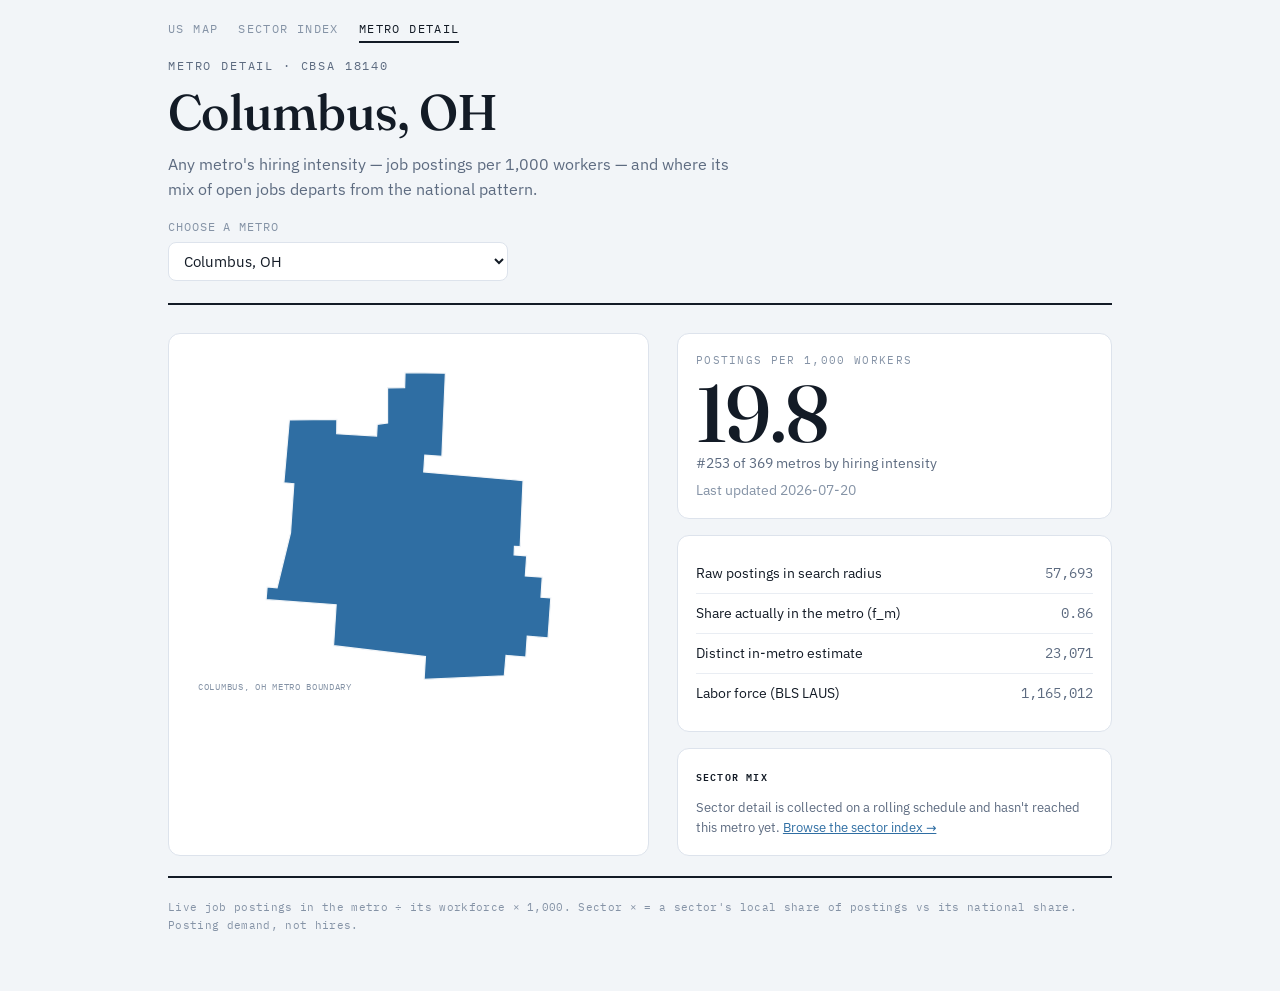
==== site/map.html @ b7177316 "Polish: per-capita/total toggle, per-metro timestamps, contrast, roman heading - index.html: per-cap" ====
<!doctype html>
<html lang="en">
<head>
<meta charset="utf-8">
<meta name="viewport" content="width=device-width, initial-scale=1">
<meta name="color-scheme" content="light dark">
<meta name="description" content="Single-metro detail: hiring intensity (job postings per 1,000 workers) and the sector mix for any U.S. metro.">
<title>Metro Detail — Job Maps</title>
<link rel="icon" href="favicon.svg">
<link rel="stylesheet" href="fonts.css">
<style>
  /* shared design tokens (kept in step with index.html) */
  :root{
    --paper:#f2f5f8; --panel:#ffffff; --ink:#131b26; --muted:#5d6b80;
    --faint:#8593a6; --rule:#dde3ec; --hair:#e9edf3;
    --over:#b4552a; --under:#2f6ea3; --nodata:#c8cfd9;
    --serif:"Fraunces",Georgia,"Times New Roman",serif;
    --sans:"IBM Plex Sans",system-ui,-apple-system,Segoe UI,Roboto,sans-serif;
    --mono:"IBM Plex Mono",ui-monospace,SFMono-Regular,Menlo,monospace;
  }
  @media (prefers-color-scheme:dark){
    :root{
      --paper:#0d131b; --panel:#141c26; --ink:#e7edf4; --muted:#94a2b6;
      --faint:#6d7c91; --rule:#25303d; --hair:#1c2530;
      --over:#e08a5c; --under:#5ea6d8; --nodata:#2c3949;
    }
  }
  *{box-sizing:border-box;}
  body{margin:0;background:var(--paper);color:var(--ink);font-family:var(--sans);
       font-size:15px;line-height:1.55;-webkit-font-smoothing:antialiased;}
  .shell{max-width:1000px;margin:0 auto;padding:0 28px;}
  .pagenav{display:flex;gap:20px;padding:20px 0 0;font-family:var(--mono);
           font-size:11.5px;letter-spacing:.12em;text-transform:uppercase;}
  .pagenav a{color:var(--faint);text-decoration:none;padding-bottom:3px;}
  .pagenav a.on{color:var(--ink);border-bottom:2px solid var(--ink);}
  .pagenav a:hover{color:var(--ink);}
  header{padding:14px 0 22px;border-bottom:2px solid var(--ink);}
  .eyebrow{font-family:var(--mono);font-size:11.5px;letter-spacing:.16em;
           text-transform:uppercase;color:var(--muted);}
  h1{font-family:var(--serif);font-weight:500;font-size:clamp(30px,5.2vw,50px);
     line-height:1.03;letter-spacing:-.015em;margin:12px 0 0;}
  .standfirst{margin:14px 0 0;max-width:58ch;color:var(--muted);font-size:16px;}
  .picker{margin:16px 0 0;font-family:var(--mono);font-size:11.5px;
          letter-spacing:.08em;text-transform:uppercase;color:var(--faint);}
  .picker select{display:block;margin-top:6px;font-family:var(--sans);font-size:15px;
                 text-transform:none;letter-spacing:0;padding:8px 11px;
                 border:1px solid var(--rule);border-radius:8px;background:var(--panel);
                 color:var(--ink);max-width:340px;width:100%;}

  .grid{display:grid;grid-template-columns:1.05fr .95fr;gap:28px;padding:28px 0 20px;}
  .card{background:var(--panel);border:1px solid var(--rule);border-radius:12px;padding:18px;}
  svg{width:100%;height:auto;display:block;}
  .maparea{fill:var(--under);stroke:var(--paper);stroke-width:1.5;}
  .maplabel{font-family:var(--mono);font-size:11px;letter-spacing:.08em;
            text-transform:uppercase;fill:var(--faint);}

  .hlabel{font-family:var(--mono);font-size:11px;letter-spacing:.12em;
          text-transform:uppercase;color:var(--faint);}
  .hnum{font-family:var(--serif);font-weight:500;font-size:clamp(48px,8.5vw,80px);
        line-height:.95;letter-spacing:-.02em;margin:6px 0 2px;}
  .hnum.gray{color:var(--faint);font-size:clamp(26px,5vw,40px);}
  .hunit{font-size:13.5px;color:var(--muted);}
  .rowline{display:flex;justify-content:space-between;gap:12px;padding:9px 0;
           border-bottom:1px solid var(--hair);font-size:13.5px;}
  .rowline:last-child{border-bottom:0;}
  .rowline span:last-child{font-family:var(--mono);color:var(--muted);}
  .sec-h{font-family:var(--mono);font-size:10px;letter-spacing:.12em;
         text-transform:uppercase;margin:2px 0 5px;font-weight:600;}
  .sec-h.later{margin-top:14px;}
  .srow{display:flex;justify-content:space-between;align-items:baseline;gap:10px;
        padding:5px 0;border-bottom:1px solid var(--hair);font-size:13.5px;}
  .srow:last-of-type{border-bottom:0;}
  .srow .sv{font-family:var(--mono);font-size:12.5px;font-weight:600;white-space:nowrap;}
  .srow.o .sv{color:var(--over);} .srow.u .sv{color:var(--under);}
  .note{font-size:12.5px;color:var(--muted);line-height:1.6;margin-top:12px;}
  .note a{color:var(--under);}
  footer{border-top:2px solid var(--ink);padding:20px 0 56px;
         font-family:var(--mono);font-size:11px;color:var(--faint);
         letter-spacing:.03em;line-height:1.7;}
  @media (max-width:720px){.shell{padding:0 18px;}.grid{grid-template-columns:1fr;gap:18px;}}
</style>
</head>
<body>
<div class="shell">
  <nav class="pagenav">
    <a href="index.html">US map</a>
    <a href="sectors.html">Sector index</a>
    <a class="on" href="map.html">Metro detail</a>
  </nav>
  <header>
    <div class="eyebrow" id="eyebrow">Metro detail</div>
    <h1 id="title">—</h1>
    <p class="standfirst">Any metro's hiring intensity — job postings per 1,000
    workers — and where its mix of open jobs departs from the national pattern.</p>
    <div class="picker">Choose a metro<select id="picker"></select></div>
  </header>

  <div class="grid">
    <div class="card"><svg id="map" viewBox="0 0 560 440" role="img"
         aria-label="Metro boundary"></svg></div>
    <div>
      <div class="hero card">
        <div class="hlabel">Postings per 1,000 workers</div>
        <div class="hnum" id="rate">—</div>
        <div class="hunit" id="ratectx"></div>
        <div class="hunit" id="updated" style="margin-top:6px;color:var(--faint)"></div>
      </div>
      <div class="card" style="margin-top:16px" id="detail"></div>
      <div class="card" style="margin-top:16px" id="sectors"></div>
    </div>
  </div>

  <footer id="foot"></footer>
</div>

<script>
// Manual equirectangular projection (longitude scaled by cos(latitude)) — a
// single metro polygon does not need d3, so this page ships with no dependencies.
function projectPaths(features, W, H, pad){
  const polys = features.flatMap(f =>
    f.geometry.type === "MultiPolygon" ? f.geometry.coordinates : [f.geometry.coordinates]);
  let minx=1e9,maxx=-1e9,miny=1e9,maxy=-1e9;
  polys.forEach(p=>p.forEach(r=>r.forEach(([lo,la])=>{
    minx=Math.min(minx,lo);maxx=Math.max(maxx,lo);miny=Math.min(miny,la);maxy=Math.max(maxy,la);})));
  const k=Math.cos((miny+maxy)/2*Math.PI/180);
  const sw=(maxx-minx)*k, sh=maxy-miny;
  const s=Math.min((W-2*pad)/sw,(H-2*pad)/sh);
  const ox=(W-s*sw)/2, oy=(H-s*sh)/2;
  const X=lo=>ox+(lo*k-minx*k)*s, Y=la=>H-(oy+(la-miny)*s);
  return polys.map(p=>p.map(r=>"M"+r.map(([lo,la])=>X(lo).toFixed(1)+" "+Y(la).toFixed(1)).join("L")+"Z").join(" "));
}
const fmt = n => n==null ? "—" : n.toLocaleString();
const sectorName = s => s.replace(/\s*Jobs$/,"");
const metroName = full => {
  const city = full.split(",")[0].split("-")[0].trim();
  const st = (full.split(",")[1] || "").trim().split(/[-/]/)[0].trim();  // first state
  return st ? `${city}, ${st}` : city;                 // "Baltimore, MD"; "Washington, DC"
};
const nocache = {cache:"no-store"};

Promise.all([
  fetch("data/national.json", nocache).then(r=>r.json()),
  fetch("data/us_metros.geojson", nocache).then(r=>r.json()),
  fetch("data/outliers.json", nocache).then(r=>r.json()).catch(()=>({by_metro:{}})),
]).then(([nat, metros, sect])=>{
  const byCbsa={}; nat.metros.forEach(m=>byCbsa[m.cbsa]=m);
  const rank={}; nat.metros.filter(m=>m.rate!=null).forEach((m,i)=>rank[m.cbsa]=i+1);
  const shadedN = nat.metros.filter(m=>!m.below_threshold).length;
  const byMetro = (sect && sect.by_metro) || {};
  const featByCode={}; metros.features.forEach(f=>featByCode[f.properties.GEOID]=f);

  // picker: every metro, alphabetical
  const sel=document.getElementById("picker");
  sel.innerHTML = nat.metros.slice().sort((a,b)=>a.name.localeCompare(b.name))
    .map(m=>`<option value="${m.cbsa}">${m.name}</option>`).join("");

  let code = new URLSearchParams(location.search).get("metro");
  if(!byCbsa[code]) code = byCbsa["18140"] ? "18140" : nat.metros[0].cbsa;

  function render(code){
    const rec = byCbsa[code]; if(!rec) return;
    sel.value = code;
    history.replaceState(null, "", `?metro=${code}`);
    document.getElementById("eyebrow").textContent = `Metro detail · CBSA ${code}`;
    document.getElementById("title").textContent = rec.name;

    const feat = featByCode[code];
    document.getElementById("map").innerHTML = feat
      ? projectPaths([feat],560,440,26).map(p=>`<path class="maparea" d="${p}"/>`).join("")
        + `<text class="maplabel" x="14" y="428">${metroName(rec.name)} metro boundary</text>`
      : `<text class="maplabel" x="50%" y="50%" text-anchor="middle">boundary unavailable</text>`;

    const shaded = rec.rate!=null;
    const rateEl = document.getElementById("rate");
    rateEl.textContent = shaded ? rec.rate.toFixed(1) : "Not rated";
    rateEl.className = shaded ? "hnum" : "hnum gray";
    document.getElementById("ratectx").textContent = shaded
      ? `#${rank[code]} of ${shadedN} metros by hiring intensity`
      : "below the measurement threshold — radius-swamped by a larger neighbor, or no labor-force figure";

    document.getElementById("detail").innerHTML =
      `<div class="rowline"><span>Raw postings in search radius</span><span>${fmt(rec.count)}</span></div>
       <div class="rowline"><span>Share actually in the metro (f_m)</span><span>${rec.f_m}</span></div>
       <div class="rowline"><span>Distinct in-metro estimate</span><span>${fmt(rec.effective)}</span></div>
       <div class="rowline"><span>Labor force (BLS LAUS)</span><span>${fmt(rec.labor_force)}</span></div>`;

    const bm = byMetro[code];
    // "Last updated" = later of the national build and this metro's rolling sector
    // fetch (ISO-8601 UTC strings compare lexicographically).
    const upIso = (bm && bm.fetched_at && bm.fetched_at > nat.generated_at)
      ? bm.fetched_at : nat.generated_at;
    document.getElementById("updated").textContent = "Last updated " + upIso.slice(0,10);

    const srow=(c,cls)=>`<div class="srow ${cls}"><span>${sectorName(c.category)}</span><span class="sv">${c.ratio.toFixed(1)}×</span></div>`;
    document.getElementById("sectors").innerHTML = bm
      ? `<div class="sec-h" style="color:var(--over)">Over-indexed sectors</div>
         ${(bm.over||[]).map(c=>srow(c,"o")).join("") || '<div class="note">— none above the national mix —</div>'}
         <div class="sec-h later" style="color:var(--under)">Under-indexed sectors</div>
         ${(bm.under||[]).map(c=>srow(c,"u")).join("") || '<div class="note">— none below —</div>'}
         <div class="note"><a href="sectors.html?metro=${code}">See ${metroName(rec.name)} in the sector index →</a></div>`
      : `<div class="sec-h">Sector mix</div><div class="note">Sector detail is
         collected on a rolling schedule and hasn't reached this metro yet.
         <a href="sectors.html">Browse the sector index →</a></div>`;

    document.getElementById("foot").textContent =
      `Live job postings in the metro ÷ its workforce × 1,000. Sector × = a `
      + `sector's local share of postings vs its national share. `
      + `Posting demand, not hires.`;
  }

  sel.addEventListener("change", ()=>render(sel.value));
  render(code);
}).catch(e=>{
  document.getElementById("title").textContent = "Couldn't load metro data";
  document.getElementById("foot").textContent =
    `${e}. Run python pipeline/build_national.py (and pipeline/panel.py for sector detail), then serve this directory over HTTP.`;
});
</script>
</body>
</html>
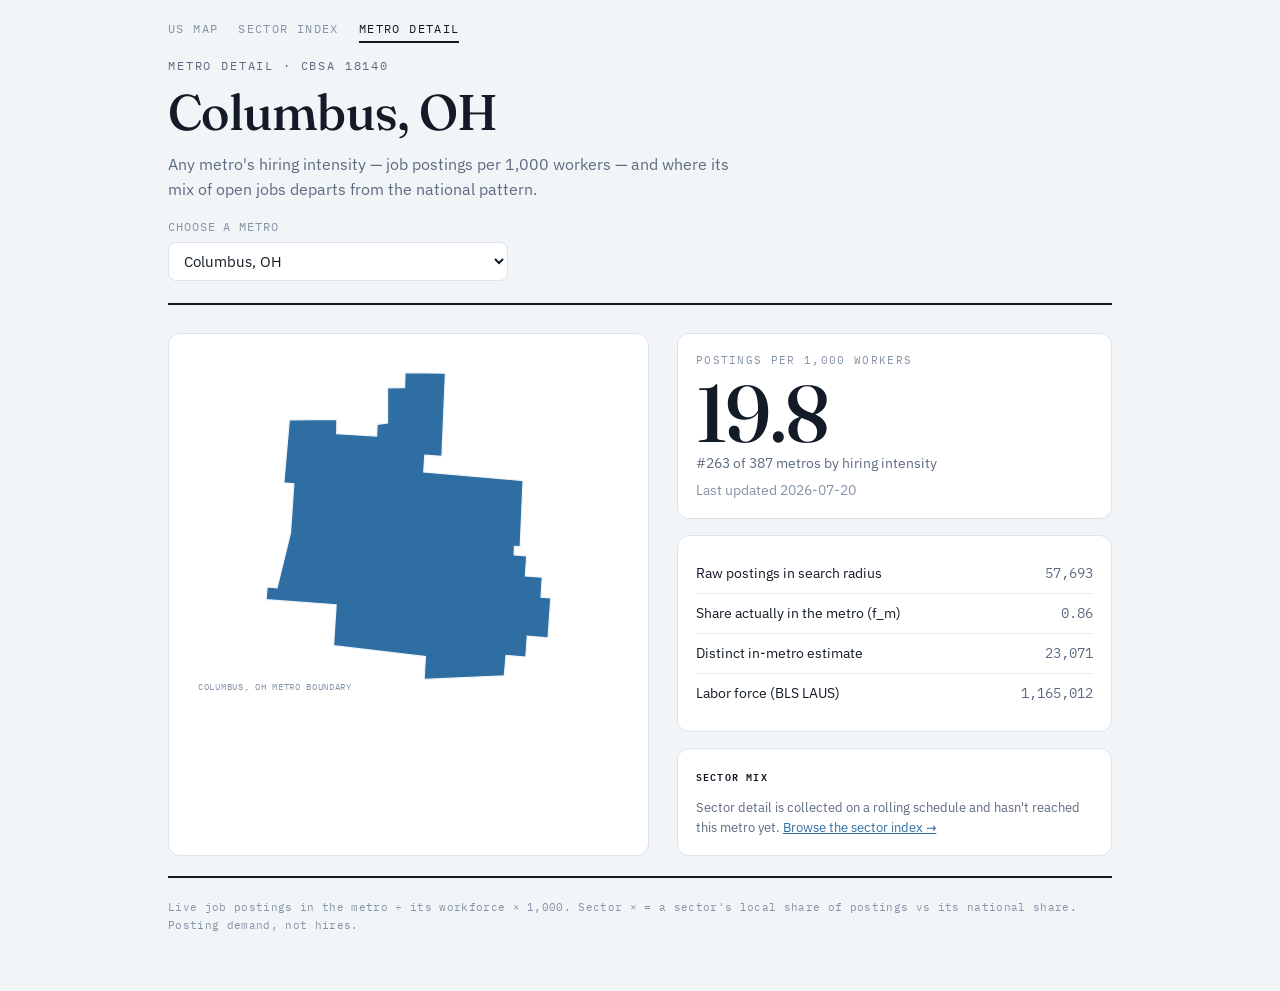
==== commit 607ba594: "Lean: remove parked occupation scaffold, dedup design tokens Deletes the occupation / single-metro p" ====
--- a/site/map.html
+++ b/site/map.html
@@ -9,21 +9,10 @@
 <link rel="icon" href="favicon.svg">
 <link rel="stylesheet" href="fonts.css">
 <style>
-  /* shared design tokens (kept in step with index.html) */
-  :root{
-    --paper:#f2f5f8; --panel:#ffffff; --ink:#131b26; --muted:#5d6b80;
-    --faint:#8593a6; --rule:#dde3ec; --hair:#e9edf3;
-    --over:#b4552a; --under:#2f6ea3; --nodata:#c8cfd9;
-    --serif:"Fraunces",Georgia,"Times New Roman",serif;
-    --sans:"IBM Plex Sans",system-ui,-apple-system,Segoe UI,Roboto,sans-serif;
-    --mono:"IBM Plex Mono",ui-monospace,SFMono-Regular,Menlo,monospace;
-  }
+  /* page-specific tokens; shared ones (--paper/--ink/--rule/fonts…) come from fonts.css */
+  :root{ --over:#b4552a; --under:#2f6ea3; --nodata:#c8cfd9; }
   @media (prefers-color-scheme:dark){
-    :root{
-      --paper:#0d131b; --panel:#141c26; --ink:#e7edf4; --muted:#94a2b6;
-      --faint:#6d7c91; --rule:#25303d; --hair:#1c2530;
-      --over:#e08a5c; --under:#5ea6d8; --nodata:#2c3949;
-    }
+    :root{ --over:#e08a5c; --under:#5ea6d8; --nodata:#2c3949; }
   }
   *{box-sizing:border-box;}
   body{margin:0;background:var(--paper);color:var(--ink);font-family:var(--sans);
--- a/site/fonts.css
+++ b/site/fonts.css
@@ -1,3 +1,20 @@
+/* Shared design tokens (light + dark) for all three pages. Page-specific tokens
+   (--over/--under, --base/--metro-line/--nodata, …) stay inline in each page's
+   <style>, which is loaded after this file so those additions/overrides win. */
+:root{
+  --paper:#f2f5f8; --panel:#ffffff; --ink:#131b26; --muted:#5d6b80;
+  --faint:#8593a6; --rule:#dde3ec; --hair:#e9edf3;
+  --serif:"Fraunces",Georgia,"Times New Roman",serif;
+  --sans:"IBM Plex Sans",system-ui,-apple-system,Segoe UI,Roboto,sans-serif;
+  --mono:"IBM Plex Mono",ui-monospace,SFMono-Regular,Menlo,monospace;
+}
+@media (prefers-color-scheme:dark){
+  :root{
+    --paper:#0d131b; --panel:#141c26; --ink:#e7edf4; --muted:#94a2b6;
+    --faint:#6d7c91; --rule:#25303d; --hair:#1c2530;
+  }
+}
+
 /* latin */
 @font-face {
   font-family: 'Fraunces';
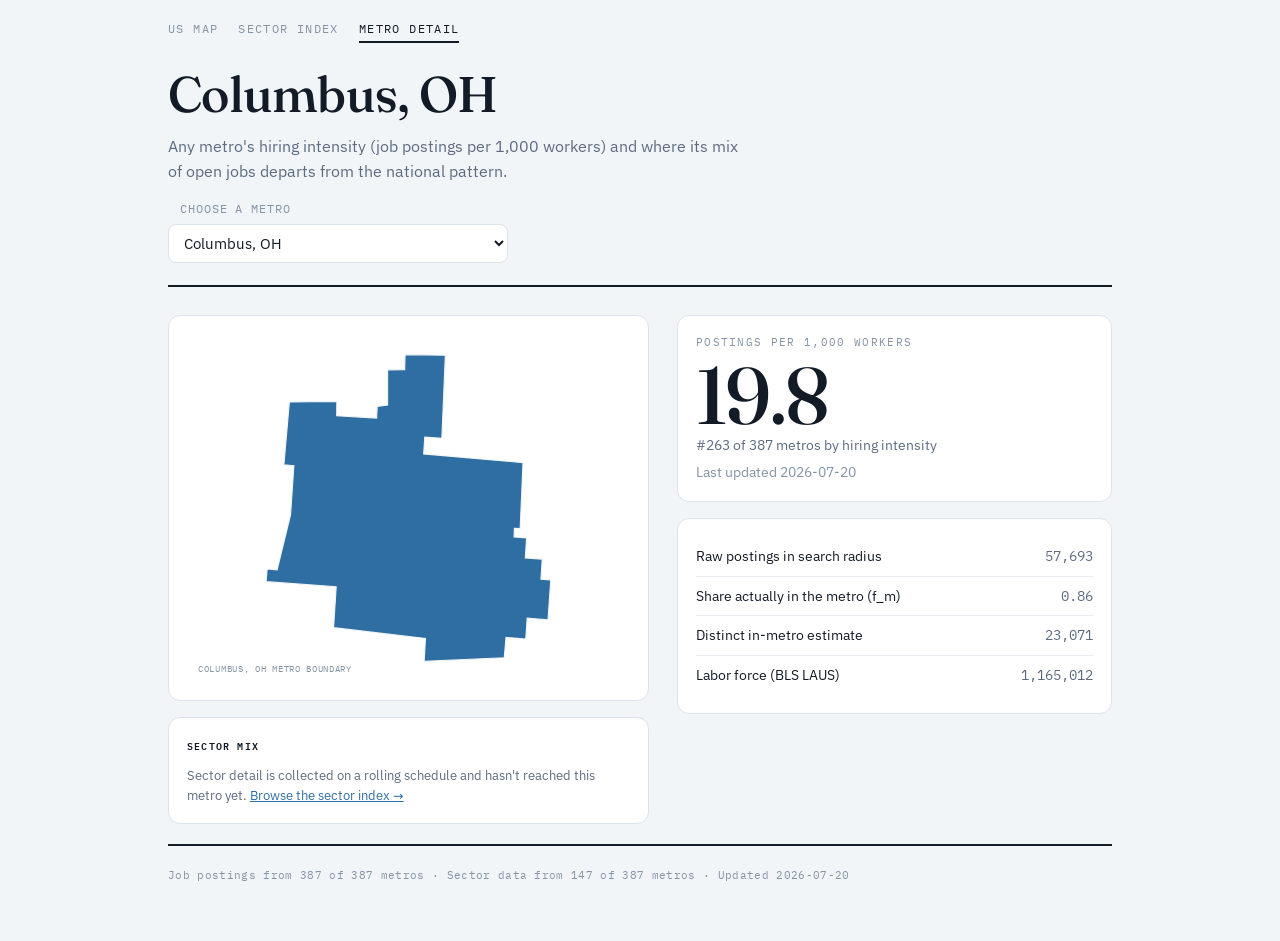
==== commit b4d5e05b: "polished formatting and added methodology section" ====
--- a/site/map.html
+++ b/site/map.html
@@ -5,14 +5,25 @@
 <meta name="viewport" content="width=device-width, initial-scale=1">
 <meta name="color-scheme" content="light dark">
 <meta name="description" content="Single-metro detail: hiring intensity (job postings per 1,000 workers) and the sector mix for any U.S. metro.">
-<title>Metro Detail — Job Maps</title>
+<title>Metro Detail · Job Maps</title>
 <link rel="icon" href="favicon.svg">
 <link rel="stylesheet" href="fonts.css">
 <style>
-  /* page-specific tokens; shared ones (--paper/--ink/--rule/fonts…) come from fonts.css */
-  :root{ --over:#b4552a; --under:#2f6ea3; --nodata:#c8cfd9; }
+  /* shared design tokens (kept in step with index.html) */
+  :root{
+    --paper:#f2f5f8; --panel:#ffffff; --ink:#131b26; --muted:#5d6b80;
+    --faint:#8593a6; --rule:#dde3ec; --hair:#e9edf3;
+    --over:#b4552a; --under:#2f6ea3; --nodata:#c8cfd9;
+    --serif:"Fraunces",Georgia,"Times New Roman",serif;
+    --sans:"IBM Plex Sans",system-ui,-apple-system,Segoe UI,Roboto,sans-serif;
+    --mono:"IBM Plex Mono",ui-monospace,SFMono-Regular,Menlo,monospace;
+  }
   @media (prefers-color-scheme:dark){
-    :root{ --over:#e08a5c; --under:#5ea6d8; --nodata:#2c3949; }
+    :root{
+      --paper:#0d131b; --panel:#141c26; --ink:#e7edf4; --muted:#94a2b6;
+      --faint:#6d7c91; --rule:#25303d; --hair:#1c2530;
+      --over:#e08a5c; --under:#5ea6d8; --nodata:#2c3949;
+    }
   }
   *{box-sizing:border-box;}
   body{margin:0;background:var(--paper);color:var(--ink);font-family:var(--sans);
@@ -31,12 +42,14 @@
   .standfirst{margin:14px 0 0;max-width:58ch;color:var(--muted);font-size:16px;}
   .picker{margin:16px 0 0;font-family:var(--mono);font-size:11.5px;
           letter-spacing:.08em;text-transform:uppercase;color:var(--faint);}
+  .picker .plabel{display:block;padding-left:12px;}
   .picker select{display:block;margin-top:6px;font-family:var(--sans);font-size:15px;
                  text-transform:none;letter-spacing:0;padding:8px 11px;
                  border:1px solid var(--rule);border-radius:8px;background:var(--panel);
                  color:var(--ink);max-width:340px;width:100%;}
 
-  .grid{display:grid;grid-template-columns:1.05fr .95fr;gap:28px;padding:28px 0 20px;}
+  .grid{display:grid;grid-template-columns:1.05fr .95fr;gap:28px;padding:28px 0 20px;
+        align-items:start;}
   .card{background:var(--panel);border:1px solid var(--rule);border-radius:12px;padding:18px;}
   svg{width:100%;height:auto;display:block;}
   .maparea{fill:var(--under);stroke:var(--paper);stroke-width:1.5;}
@@ -77,16 +90,18 @@
     <a class="on" href="map.html">Metro detail</a>
   </nav>
   <header>
-    <div class="eyebrow" id="eyebrow">Metro detail</div>
     <h1 id="title">—</h1>
-    <p class="standfirst">Any metro's hiring intensity — job postings per 1,000
-    workers — and where its mix of open jobs departs from the national pattern.</p>
-    <div class="picker">Choose a metro<select id="picker"></select></div>
+    <p class="standfirst">Any metro's hiring intensity (job postings per 1,000
+    workers) and where its mix of open jobs departs from the national pattern.</p>
+    <div class="picker"><span class="plabel">Choose a metro</span><select id="picker"></select></div>
   </header>
 
   <div class="grid">
-    <div class="card"><svg id="map" viewBox="0 0 560 440" role="img"
-         aria-label="Metro boundary"></svg></div>
+    <div>
+      <div class="card"><svg id="map" viewBox="0 0 560 440" role="img"
+           aria-label="Metro boundary"></svg></div>
+      <div class="card" style="margin-top:16px" id="sectors"></div>
+    </div>
     <div>
       <div class="hero card">
         <div class="hlabel">Postings per 1,000 workers</div>
@@ -95,7 +110,6 @@
         <div class="hunit" id="updated" style="margin-top:6px;color:var(--faint)"></div>
       </div>
       <div class="card" style="margin-top:16px" id="detail"></div>
-      <div class="card" style="margin-top:16px" id="sectors"></div>
     </div>
   </div>
 
@@ -150,7 +164,6 @@
     const rec = byCbsa[code]; if(!rec) return;
     sel.value = code;
     history.replaceState(null, "", `?metro=${code}`);
-    document.getElementById("eyebrow").textContent = `Metro detail · CBSA ${code}`;
     document.getElementById("title").textContent = rec.name;
 
     const feat = featByCode[code];
@@ -165,7 +178,7 @@
     rateEl.className = shaded ? "hnum" : "hnum gray";
     document.getElementById("ratectx").textContent = shaded
       ? `#${rank[code]} of ${shadedN} metros by hiring intensity`
-      : "below the measurement threshold — radius-swamped by a larger neighbor, or no labor-force figure";
+      : "below the measurement threshold: radius-swamped by a larger neighbor, or no labor-force figure";
 
     document.getElementById("detail").innerHTML =
       `<div class="rowline"><span>Raw postings in search radius</span><span>${fmt(rec.count)}</span></div>
@@ -183,18 +196,18 @@
     const srow=(c,cls)=>`<div class="srow ${cls}"><span>${sectorName(c.category)}</span><span class="sv">${c.ratio.toFixed(1)}×</span></div>`;
     document.getElementById("sectors").innerHTML = bm
       ? `<div class="sec-h" style="color:var(--over)">Over-indexed sectors</div>
-         ${(bm.over||[]).map(c=>srow(c,"o")).join("") || '<div class="note">— none above the national mix —</div>'}
+         ${(bm.over||[]).map(c=>srow(c,"o")).join("") || '<div class="note">None above the national mix.</div>'}
          <div class="sec-h later" style="color:var(--under)">Under-indexed sectors</div>
-         ${(bm.under||[]).map(c=>srow(c,"u")).join("") || '<div class="note">— none below —</div>'}
+         ${(bm.under||[]).map(c=>srow(c,"u")).join("") || '<div class="note">None below.</div>'}
          <div class="note"><a href="sectors.html?metro=${code}">See ${metroName(rec.name)} in the sector index →</a></div>`
       : `<div class="sec-h">Sector mix</div><div class="note">Sector detail is
          collected on a rolling schedule and hasn't reached this metro yet.
          <a href="sectors.html">Browse the sector index →</a></div>`;
 
     document.getElementById("foot").textContent =
-      `Live job postings in the metro ÷ its workforce × 1,000. Sector × = a `
-      + `sector's local share of postings vs its national share. `
-      + `Posting demand, not hires.`;
+      `Job postings from ${nat.metros_covered} of ${nat.metros_total} metros · `
+      + `Sector data from ${(sect&&sect.metros_sampled)||0} of ${nat.metros_covered} metros · `
+      + `Updated ${nat.generated_at.slice(0,10)}`;
   }
 
   sel.addEventListener("change", ()=>render(sel.value));
--- a/site/fonts.css
+++ b/site/fonts.css
@@ -1,20 +1,3 @@
-/* Shared design tokens (light + dark) for all three pages. Page-specific tokens
-   (--over/--under, --base/--metro-line/--nodata, …) stay inline in each page's
-   <style>, which is loaded after this file so those additions/overrides win. */
-:root{
-  --paper:#f2f5f8; --panel:#ffffff; --ink:#131b26; --muted:#5d6b80;
-  --faint:#8593a6; --rule:#dde3ec; --hair:#e9edf3;
-  --serif:"Fraunces",Georgia,"Times New Roman",serif;
-  --sans:"IBM Plex Sans",system-ui,-apple-system,Segoe UI,Roboto,sans-serif;
-  --mono:"IBM Plex Mono",ui-monospace,SFMono-Regular,Menlo,monospace;
-}
-@media (prefers-color-scheme:dark){
-  :root{
-    --paper:#0d131b; --panel:#141c26; --ink:#e7edf4; --muted:#94a2b6;
-    --faint:#6d7c91; --rule:#25303d; --hair:#1c2530;
-  }
-}
-
 /* latin */
 @font-face {
   font-family: 'Fraunces';
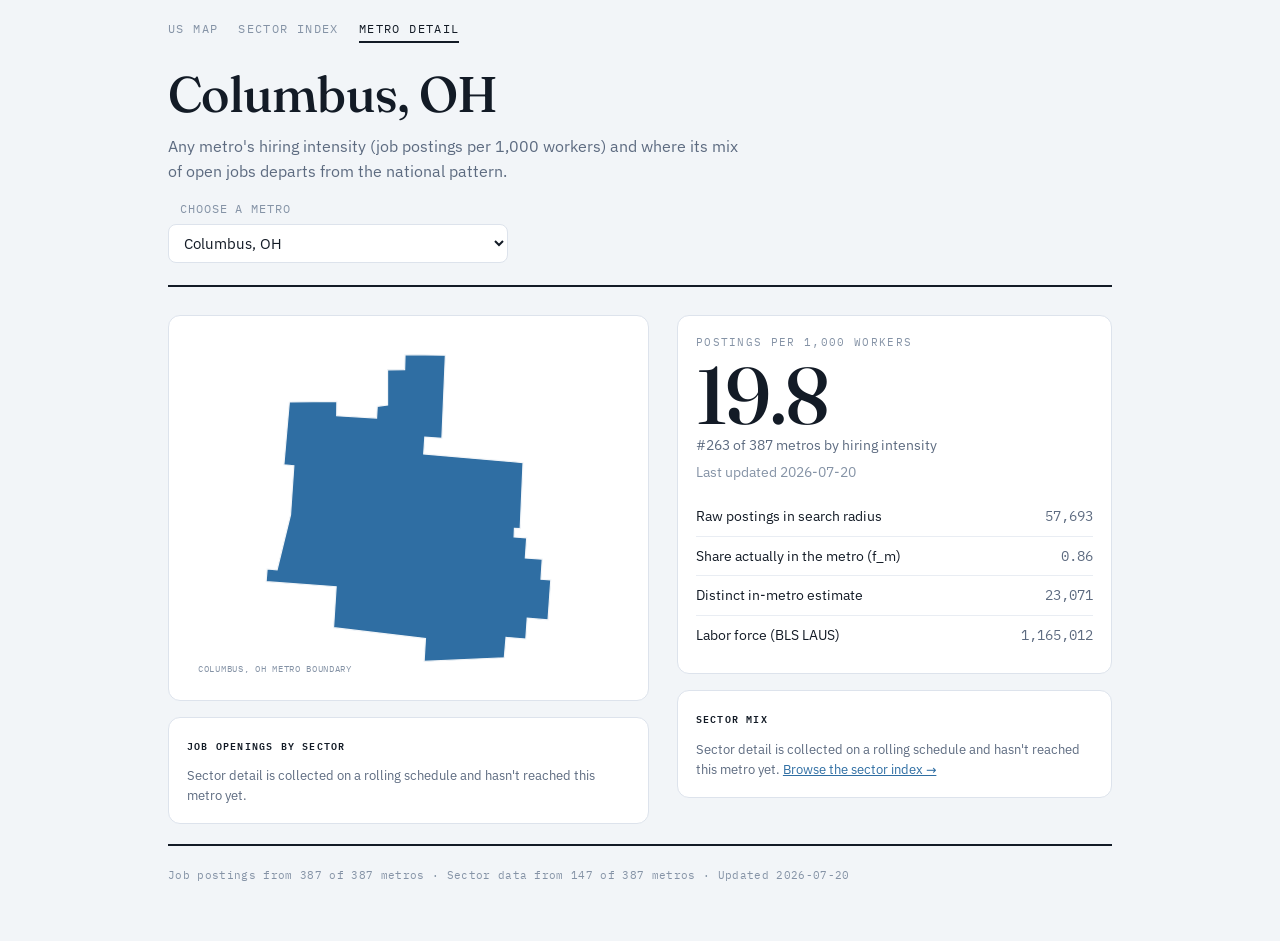
==== commit cd162586: "Metro Detail: add "Job openings by sector" panel Bottom-left now lists raw job openings by sector (d" ====
--- a/site/map.html
+++ b/site/map.html
@@ -76,6 +76,10 @@
   .srow.o .sv{color:var(--over);} .srow.u .sv{color:var(--under);}
   .note{font-size:12.5px;color:var(--muted);line-height:1.6;margin-top:12px;}
   .note a{color:var(--under);}
+  .seeall{margin:9px 0 2px;font-family:var(--mono);font-size:10.5px;letter-spacing:.1em;
+          text-transform:uppercase;color:var(--under);background:none;border:0;
+          padding:5px 0;cursor:pointer;}
+  .seeall:hover{text-decoration:underline;}
   footer{border-top:2px solid var(--ink);padding:20px 0 56px;
          font-family:var(--mono);font-size:11px;color:var(--faint);
          letter-spacing:.03em;line-height:1.7;}
@@ -100,7 +104,7 @@
     <div>
       <div class="card"><svg id="map" viewBox="0 0 560 440" role="img"
            aria-label="Metro boundary"></svg></div>
-      <div class="card" style="margin-top:16px" id="sectors"></div>
+      <div class="card" style="margin-top:16px" id="openings"></div>
     </div>
     <div>
       <div class="hero card">
@@ -108,8 +112,9 @@
         <div class="hnum" id="rate">—</div>
         <div class="hunit" id="ratectx"></div>
         <div class="hunit" id="updated" style="margin-top:6px;color:var(--faint)"></div>
+        <div id="detail" style="margin-top:14px"></div>
       </div>
-      <div class="card" style="margin-top:16px" id="detail"></div>
+      <div class="card" style="margin-top:16px" id="sectors"></div>
     </div>
   </div>
 
@@ -150,6 +155,7 @@
   const rank={}; nat.metros.filter(m=>m.rate!=null).forEach((m,i)=>rank[m.cbsa]=i+1);
   const shadedN = nat.metros.filter(m=>!m.below_threshold).length;
   const byMetro = (sect && sect.by_metro) || {};
+  const shares = (sect && sect.category_shares) || {};
   const featByCode={}; metros.features.forEach(f=>featByCode[f.properties.GEOID]=f);
 
   // picker: every metro, alphabetical
@@ -204,6 +210,28 @@
          collected on a rolling schedule and hasn't reached this metro yet.
          <a href="sectors.html">Browse the sector index →</a></div>`;
 
+    // Job openings by sector: raw Adzuna category counts in the search radius,
+    // descending. Each count is its stored share x the metro's category total.
+    const cs = shares[code], tot = bm && bm.total;
+    const openEl = document.getElementById("openings");
+    if(cs && tot){
+      const rows = Object.entries(cs).map(([cat,sh])=>({cat, n:Math.round(sh*tot)}))
+        .filter(r=>r.n>0).sort((a,b)=>b.n-a.n);
+      const orow = r=>`<div class="srow"><span>${sectorName(r.cat)}</span><span class="sv">${fmt(r.n)}</span></div>`;
+      const TOPN=8, rest=rows.slice(TOPN);
+      openEl.innerHTML =
+        `<div class="sec-h">Job openings by sector</div>`
+        + rows.slice(0,TOPN).map(orow).join("")
+        + (rest.length ? `<div id="openrest" hidden>${rest.map(orow).join("")}</div>`
+            + `<button class="seeall" id="seeall">See all ${rows.length} sectors</button>` : "")
+        + `<div class="note">Raw Adzuna category counts in the search radius.</div>`;
+      const btn=document.getElementById("seeall");
+      if(btn) btn.onclick=()=>{ document.getElementById("openrest").hidden=false; btn.remove(); };
+    } else {
+      openEl.innerHTML = `<div class="sec-h">Job openings by sector</div><div class="note">`
+        + `Sector detail is collected on a rolling schedule and hasn't reached this metro yet.</div>`;
+    }
+
     document.getElementById("foot").textContent =
       `Job postings from ${nat.metros_covered} of ${nat.metros_total} metros · `
       + `Sector data from ${(sect&&sect.metros_sampled)||0} of ${nat.metros_covered} metros · `
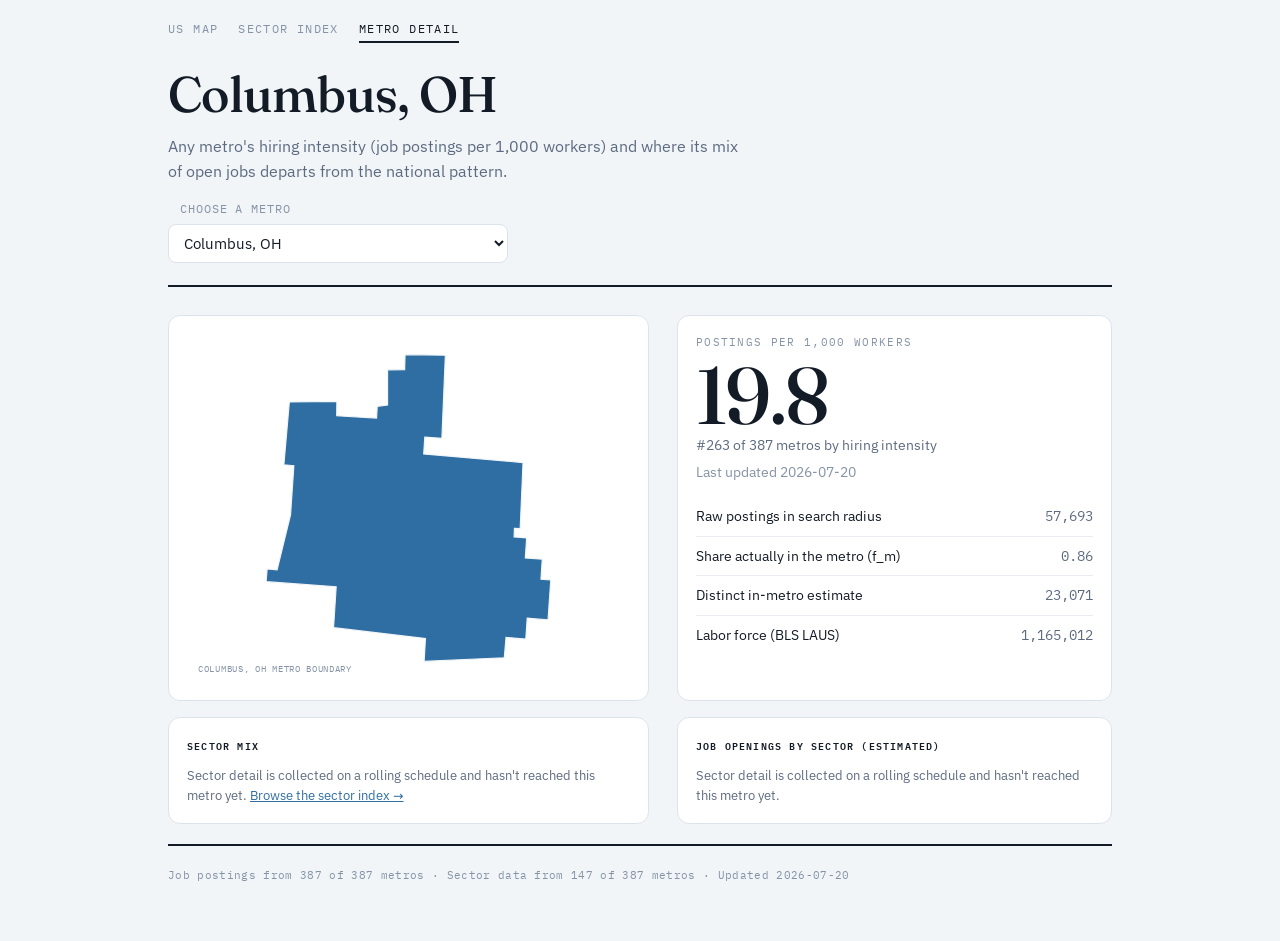
==== commit d8dce2af: "Metro Detail: swap sector boxes and align the top row Over/under-indexed sectors moves to the bottom" ====
--- a/site/map.html
+++ b/site/map.html
@@ -48,8 +48,9 @@
                  border:1px solid var(--rule);border-radius:8px;background:var(--panel);
                  color:var(--ink);max-width:340px;width:100%;}
 
-  .grid{display:grid;grid-template-columns:1.05fr .95fr;gap:28px;padding:28px 0 20px;
-        align-items:start;}
+  .grid-top,.grid-bottom{display:grid;grid-template-columns:1.05fr .95fr;gap:28px;}
+  .grid-top{padding:28px 0 0;align-items:stretch;}   /* map + rate card share a height */
+  .grid-bottom{padding:16px 0 20px;align-items:start;} /* sector boxes size independently */
   .card{background:var(--panel);border:1px solid var(--rule);border-radius:12px;padding:18px;}
   svg{width:100%;height:auto;display:block;}
   .maparea{fill:var(--under);stroke:var(--paper);stroke-width:1.5;}
@@ -83,7 +84,9 @@
   footer{border-top:2px solid var(--ink);padding:20px 0 56px;
          font-family:var(--mono);font-size:11px;color:var(--faint);
          letter-spacing:.03em;line-height:1.7;}
-  @media (max-width:720px){.shell{padding:0 18px;}.grid{grid-template-columns:1fr;gap:18px;}}
+  @media (max-width:720px){.shell{padding:0 18px;}
+    .grid-top,.grid-bottom{grid-template-columns:1fr;gap:18px;}
+    .grid-top{padding-bottom:0;}.grid-bottom{padding-top:18px;}}
 </style>
 </head>
 <body>
@@ -100,22 +103,20 @@
     <div class="picker"><span class="plabel">Choose a metro</span><select id="picker"></select></div>
   </header>
 
-  <div class="grid">
-    <div>
-      <div class="card"><svg id="map" viewBox="0 0 560 440" role="img"
-           aria-label="Metro boundary"></svg></div>
-      <div class="card" style="margin-top:16px" id="openings"></div>
+  <div class="grid-top">
+    <div class="card"><svg id="map" viewBox="0 0 560 440" role="img"
+         aria-label="Metro boundary"></svg></div>
+    <div class="hero card">
+      <div class="hlabel">Postings per 1,000 workers</div>
+      <div class="hnum" id="rate">—</div>
+      <div class="hunit" id="ratectx"></div>
+      <div class="hunit" id="updated" style="margin-top:6px;color:var(--faint)"></div>
+      <div id="detail" style="margin-top:14px"></div>
     </div>
-    <div>
-      <div class="hero card">
-        <div class="hlabel">Postings per 1,000 workers</div>
-        <div class="hnum" id="rate">—</div>
-        <div class="hunit" id="ratectx"></div>
-        <div class="hunit" id="updated" style="margin-top:6px;color:var(--faint)"></div>
-        <div id="detail" style="margin-top:14px"></div>
-      </div>
-      <div class="card" style="margin-top:16px" id="sectors"></div>
-    </div>
+  </div>
+  <div class="grid-bottom">
+    <div class="card" id="sectors"></div>
+    <div class="card" id="openings"></div>
   </div>
 
   <footer id="foot"></footer>
@@ -210,25 +211,26 @@
          collected on a rolling schedule and hasn't reached this metro yet.
          <a href="sectors.html">Browse the sector index →</a></div>`;
 
-    // Job openings by sector: raw Adzuna category counts in the search radius,
-    // descending. Each count is its stored share x the metro's category total.
-    const cs = shares[code], tot = bm && bm.total;
+    // Job openings by sector, descending. Each sector's share of the metro's
+    // postings applied to the distinct in-metro estimate (rec.effective), so the
+    // list sums to that figure — not the inflated in-radius count.
+    const cs = shares[code], est = rec.effective;
     const openEl = document.getElementById("openings");
-    if(cs && tot){
-      const rows = Object.entries(cs).map(([cat,sh])=>({cat, n:Math.round(sh*tot)}))
+    if(cs && est){
+      const rows = Object.entries(cs).map(([cat,sh])=>({cat, n:Math.round(sh*est)}))
         .filter(r=>r.n>0).sort((a,b)=>b.n-a.n);
       const orow = r=>`<div class="srow"><span>${sectorName(r.cat)}</span><span class="sv">${fmt(r.n)}</span></div>`;
       const TOPN=8, rest=rows.slice(TOPN);
       openEl.innerHTML =
-        `<div class="sec-h">Job openings by sector</div>`
+        `<div class="sec-h">Job openings by sector (estimated)</div>`
         + rows.slice(0,TOPN).map(orow).join("")
         + (rest.length ? `<div id="openrest" hidden>${rest.map(orow).join("")}</div>`
             + `<button class="seeall" id="seeall">See all ${rows.length} sectors</button>` : "")
-        + `<div class="note">Raw Adzuna category counts in the search radius.</div>`;
+        + `<div class="note">Each sector's share of the metro's distinct in-metro estimate.</div>`;
       const btn=document.getElementById("seeall");
       if(btn) btn.onclick=()=>{ document.getElementById("openrest").hidden=false; btn.remove(); };
     } else {
-      openEl.innerHTML = `<div class="sec-h">Job openings by sector</div><div class="note">`
+      openEl.innerHTML = `<div class="sec-h">Job openings by sector (estimated)</div><div class="note">`
         + `Sector detail is collected on a rolling schedule and hasn't reached this metro yet.</div>`;
     }
 
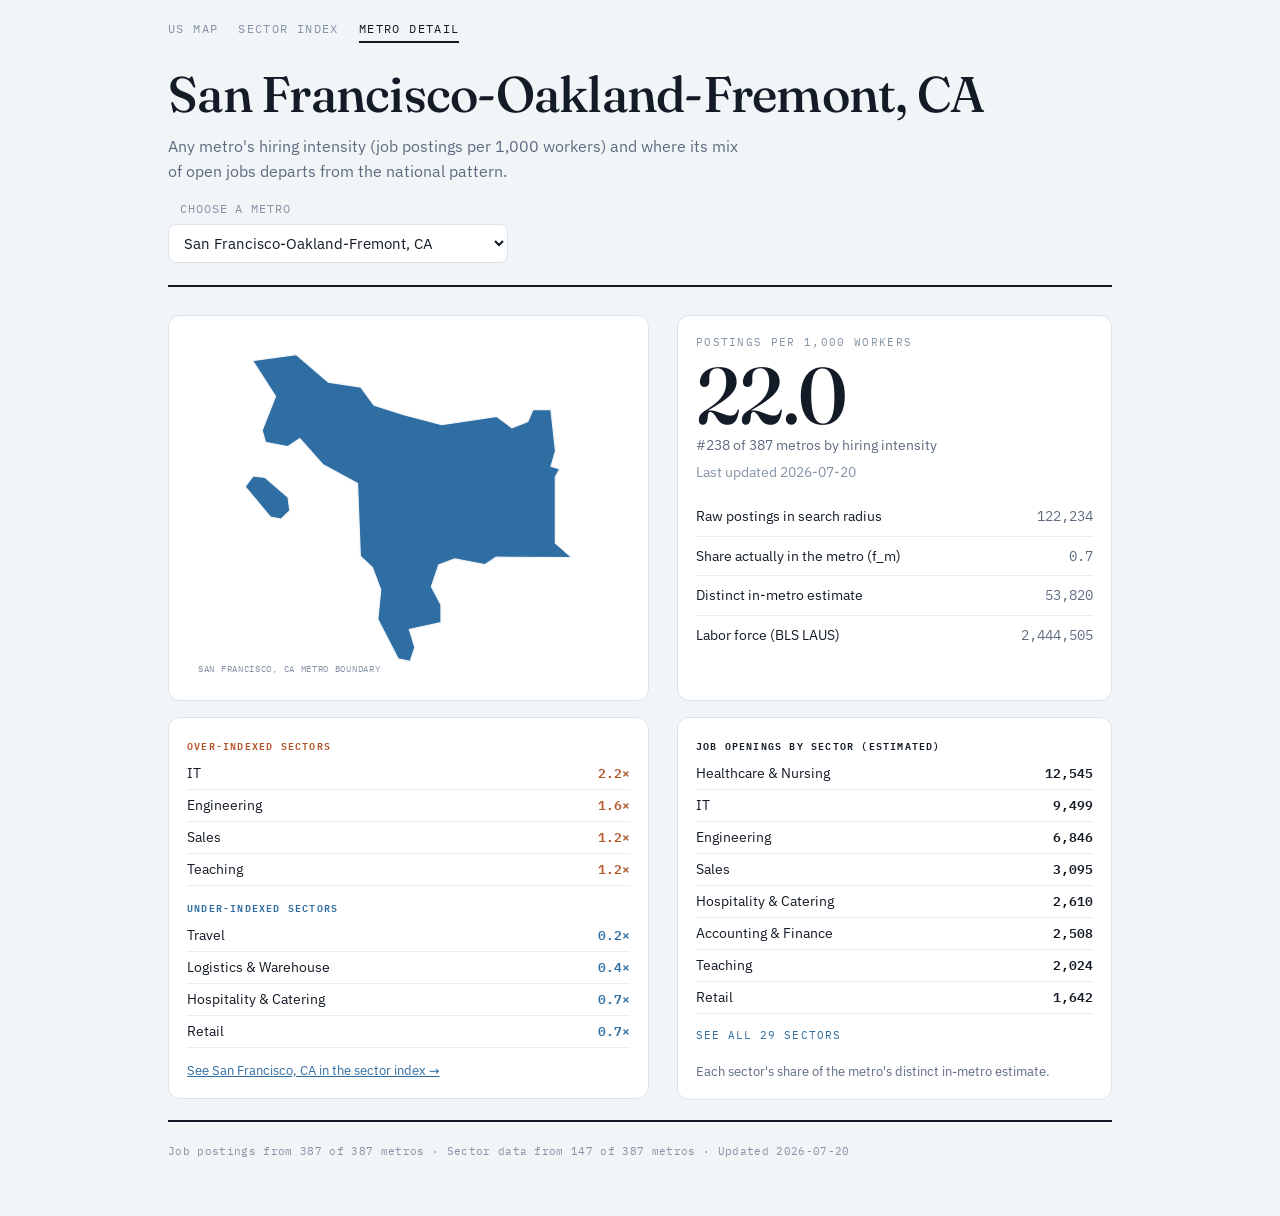
==== commit 049a6085: "Metro Detail: default to San Francisco instead of Columbus Co-Authored-By: Claude Opus 4.8 <noreply@" ====
--- a/site/map.html
+++ b/site/map.html
@@ -165,7 +165,7 @@
     .map(m=>`<option value="${m.cbsa}">${m.name}</option>`).join("");
 
   let code = new URLSearchParams(location.search).get("metro");
-  if(!byCbsa[code]) code = byCbsa["18140"] ? "18140" : nat.metros[0].cbsa;
+  if(!byCbsa[code]) code = byCbsa["41860"] ? "41860" : nat.metros[0].cbsa;
 
   function render(code){
     const rec = byCbsa[code]; if(!rec) return;
